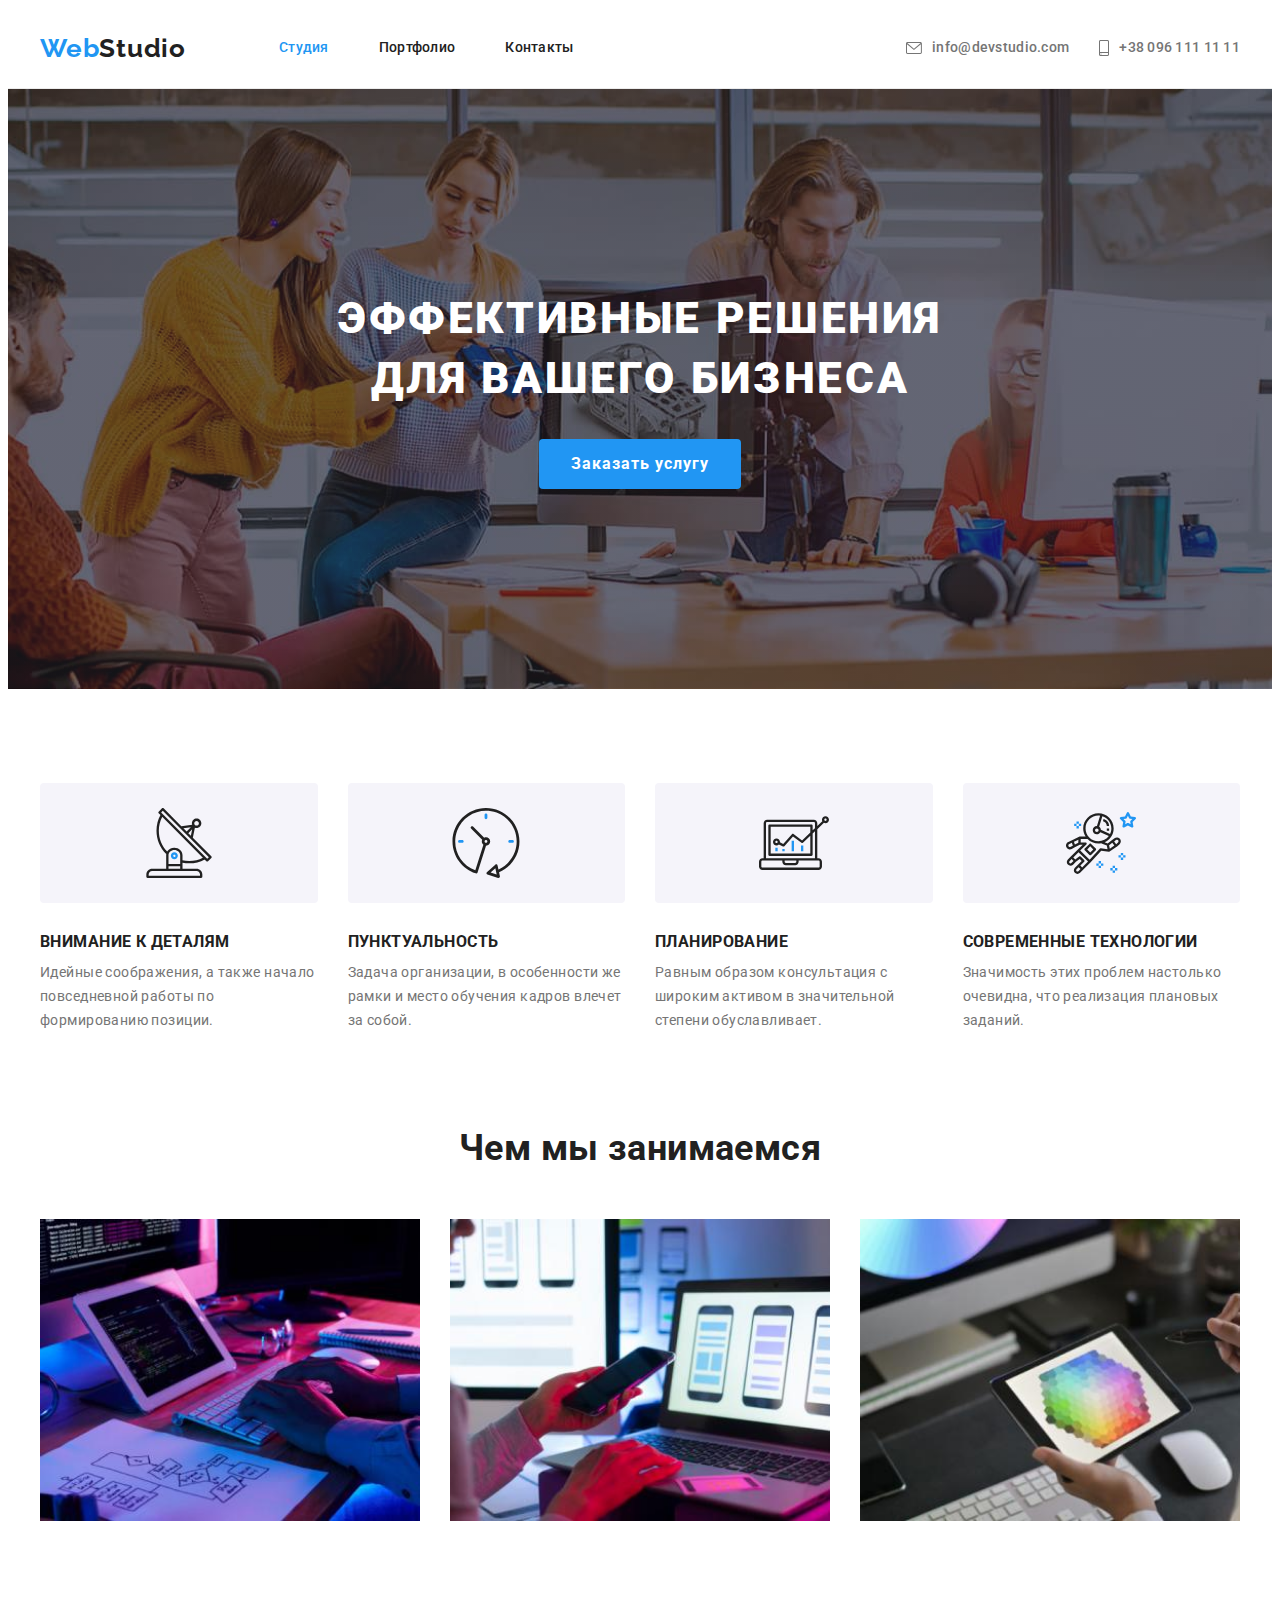
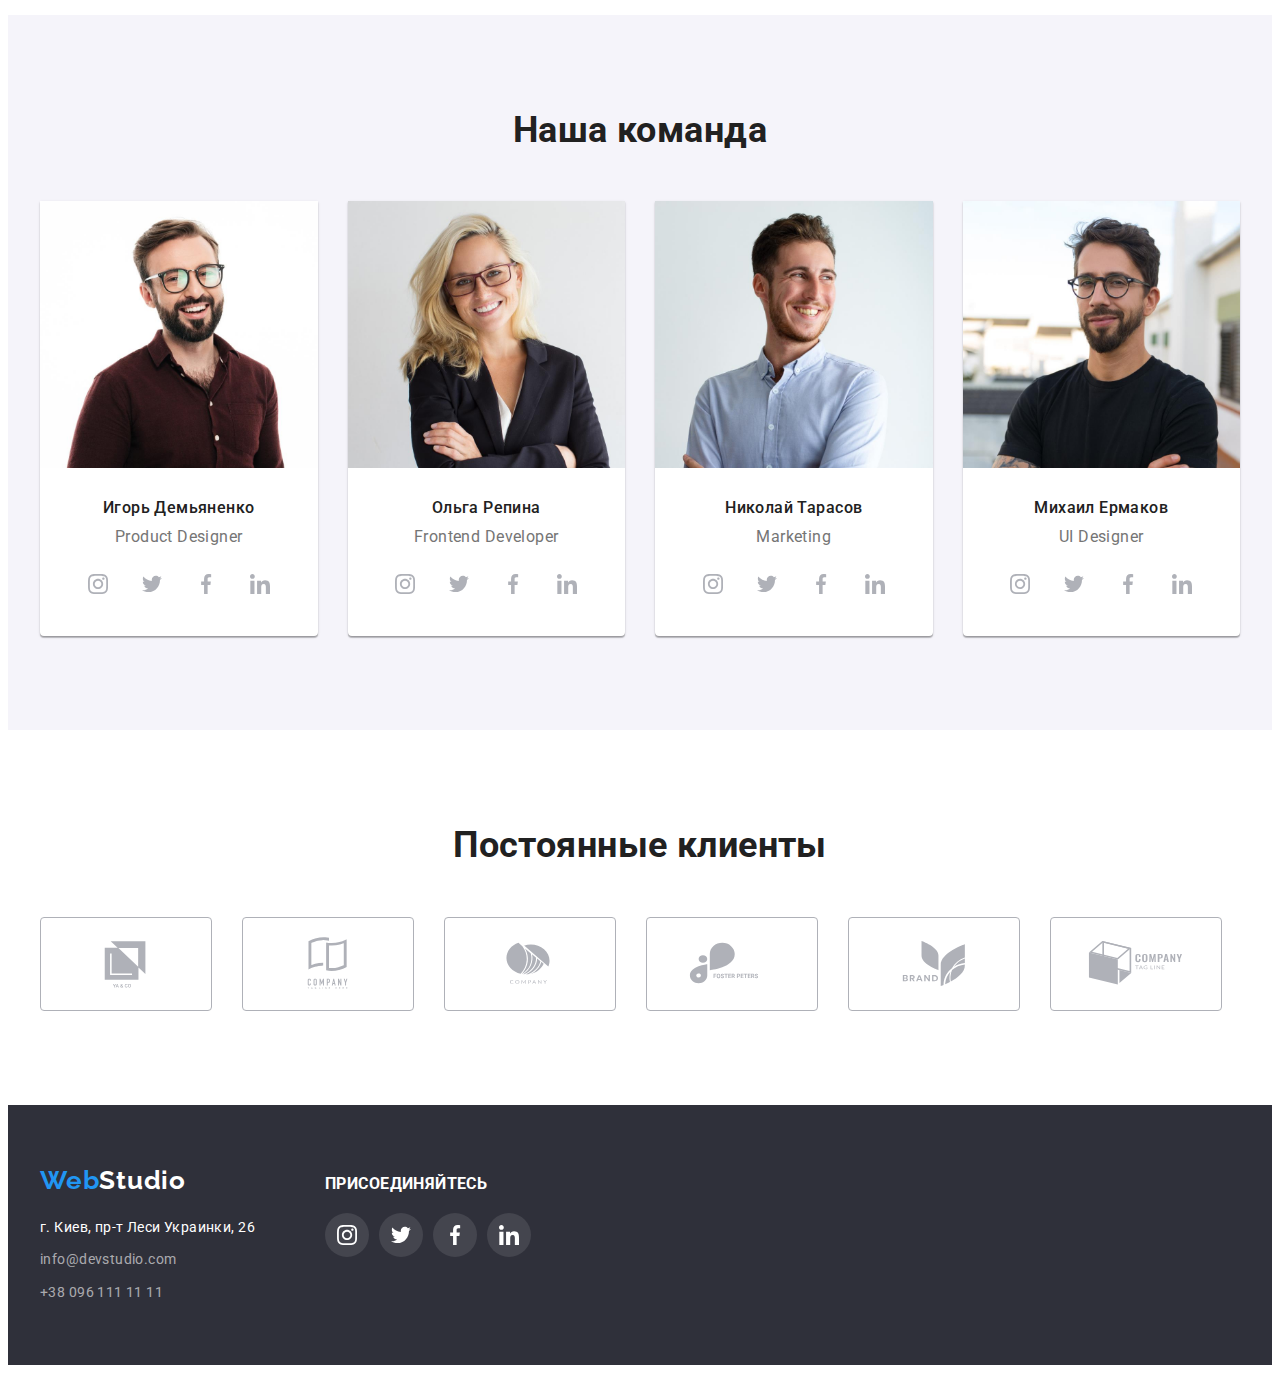
==== index.html @ 8242ce2f "start hw5" ====
<!DOCTYPE html>
<html lang="ru">
  <head>
    <meta charset="UTF-8" />
    <meta http-equiv="X-UA-Compatible" content="IE=edge" />
    <meta name="viewport" content="width=device-width, initial-scale=1.0" />
    <title>Студия</title>
    <link
      rel="stylesheet"
      href="https://cdnjs.cloudflare.com/ajax/libs/modern-normalize/1.1.0/modern-normalize.min.css"
      integrity="sha512-wpPYUAdjBVSE4KJnH1VR1HeZfpl1ub8YT/NKx4PuQ5NmX2tKuGu6U/JRp5y+Y8XG2tV+wKQpNHVUX03MfMFn9Q=="
      crossorigin="anonymous"
      referrerpolicy="no-referrer"
    />
    <link rel="preconnect" href="https://fonts.googleapis.com" />
    <link rel="preconnect" href="https://fonts.gstatic.com" crossorigin />
    <link
      href="https://fonts.googleapis.com/css2?family=Raleway:wght@700&family=Roboto:wght@400;500;700;900&display=swap"
      rel="stylesheet"
    />
    <link rel="stylesheet" href="./css/reset.css" />
    <link rel="stylesheet" href="./css/styles.css" />
  </head>
  <body>
    <!-- Header -->
    <header class="header">
      <div class="container header-container">
        <nav class="header-nav">
          <a class="link logo" href="./index.html" lang="en"
            >Web<span class="header-text-color">Studio</span></a
          >

          <ul class="list header-list">
            <li class="header-item">
              <a class="link header-link current" href="./index.html">Студия</a>
            </li>
            <li class="header-item">
              <a class="link header-link" href="./portfolio.html">Портфолио</a>
            </li>
            <li class="header-item">
              <a class="link header-link" href="">Контакты</a>
            </li>
          </ul>
        </nav>
        <ul class="list header-contacts">
          <li class="header-item">
            <a class="link header-link" href="mailto:info@devstudio.com">
              <svg class="header-item-icon" width="16" height="12">
                <use href="./images/icons.svg#icon-mail"></use>
              </svg>
              info@devstudio.com
            </a>
          </li>
          <li class="header-item">
            <a class="link header-link" href="tel:+380961111111">
              <svg class="header-item-icon" width="10" height="16">
                <use href="./images/icons.svg#icon-smartphone"></use>
              </svg>
              +38 096 111 11 11
            </a>
          </li>
        </ul>
      </div>
    </header>

    <!-- Main -->
    <main>
      <!-- Hero -->
      <section class="hero">
        <div class="container">
          <h1 class="hero-title">Эффективные решения для вашего бизнеса</h1>
          <button type="button" class="hero-btn">Заказать услугу</button>
        </div>
      </section>

      <!-- Features -->
      <section class="features section">
        <div class="container">
          <h2 class="visually-hidden">Особенности</h2>
          <ul class="list features-list card-set">
            <li class="features-item item">
              <div class="features-item-image">
                <svg class="features-icon" width="70" height="70">
                  <use href="./images/icons.svg#icon-antenna"></use>
                </svg>
              </div>
              <h3 class="title features-item-title">Внимание к деталям</h3>
              <p class="features-item-text">
                Идейные соображения, а также начало повседневной работы по
                формированию позиции.
              </p>
            </li>
            <li class="features-item item">
              <div class="features-item-image">
                <svg class="features-icon" width="70" height="70">
                  <use href="./images/icons.svg#icon-clock"></use>
                </svg>
              </div>
              <h3 class="title features-item-title">Пунктуальность</h3>
              <p class="features-item-text">
                Задача организации, в особенности же рамки и место обучения
                кадров влечет за собой.
              </p>
            </li>
            <li class="features-item item">
              <div class="features-item-image">
                <svg class="features-icon" width="70" height="70">
                  <use href="./images/icons.svg#icon-diagram"></use>
                </svg>
              </div>
              <h3 class="title features-item-title">Планирование</h3>
              <p class="features-item-text">
                Равным образом консультация с широким активом в значительной
                степени обуславливает.
              </p>
            </li>
            <li class="features-item item">
              <div class="features-item-image">
                <svg class="features-icon" width="70" height="70">
                  <use href="./images/icons.svg#icon-astronaut"></use>
                </svg>
              </div>
              <h3 class="title features-item-title">Современные технологии</h3>
              <p class="features-item-text">
                Значимость этих проблем настолько очевидна, что реализация
                плановых заданий.
              </p>
            </li>
          </ul>
        </div>
      </section>

      <!-- What we do -->
      <section class="wwd section">
        <div class="container">
          <h2 class="title section-title">Чем мы занимаемся</h2>
          <ul class="list wwd-list card-set">
            <li class="wwd-item item">
              <img
                src="./images/wwd-img1.jpg"
                alt="человек работает с компьютером"
                width="370"
                height="294"
              />
            </li>
            <li class="wwd-item item">
              <img
                src="./images/wwd-img2.jpg"
                alt="человек работает с ноутбуком"
                width="370"
                height="294"
              />
            </li>
            <li class="wwd-item item">
              <img
                src="./images/wwd-img3.jpg"
                alt="человек работает с планшетом"
                width="370"
                height="294"
              />
            </li>
          </ul>
        </div>
      </section>

      <!-- Team -->
      <section class="team section">
        <div class="container">
          <h2 class="title section-title">Наша команда</h2>
          <ul class="list team-list card-set">
            <li class="team-item item">
              <img
                src="./images/team-1.jpg"
                alt="мужчина с бородой, в очках, и коричневой ручашке "
                width="270"
                height="260"
                class="team-item-img"
              />
              <div class="team-item-content">
                <h3 class="title team-item-name">Игорь Демьяненко</h3>
                <p class="team-item-positions">Product Designer</p>
                <ul class="social-list list">
                  <li class="social-item">
                    <a
                      href=""
                      class="social-link"
                      target="_blank"
                      rel="noopener noreferrer nofollow"
                    >
                      <svg class="social-icon" width="20" height="20">
                        <use href="./images/icons.svg#icon-instagram"></use>
                      </svg>
                    </a>
                  </li>
                  <li class="social-item">
                    <a
                      href=""
                      class="social-link"
                      target="_blank"
                      rel="noopener noreferrer nofollow"
                    >
                      <svg class="social-icon" width="20" height="20">
                        <use href="./images/icons.svg#icon-twitter"></use>
                      </svg>
                    </a>
                  </li>
                  <li class="social-item">
                    <a
                      href=""
                      class="social-link"
                      target="_blank"
                      rel="noopener noreferrer nofollow"
                    >
                      <svg class="social-icon" width="20" height="20">
                        <use href="./images/icons.svg#icon-facebook"></use>
                      </svg>
                    </a>
                  </li>
                  <li class="social-item">
                    <a
                      href=""
                      class="social-link"
                      target="_blank"
                      rel="noopener noreferrer nofollow"
                    >
                      <svg class="social-icon" width="20" height="20">
                        <use href="./images/icons.svg#icon-linkedin"></use>
                      </svg>
                    </a>
                  </li>
                </ul>
              </div>
            </li>
            <li class="team-item item">
              <img
                src="./images/team-2.jpg"
                alt="женщина блондинка, в очках и пиджаке"
                width="270"
                height="260"
                class="team-item-img"
              />
              <div class="team-item-content">
                <h3 class="title team-item-name">Ольга Репина</h3>
                <p class="team-item-positions">Frontend Developer</p>
                <ul class="social-list list">
                  <li class="social-item">
                    <a
                      href=""
                      class="social-link"
                      target="_blank"
                      rel="noopener noreferrer nofollow"
                    >
                      <svg class="social-icon" width="20" height="20">
                        <use href="images/icons.svg#icon-instagram"></use>
                      </svg>
                    </a>
                  </li>
                  <li class="social-item">
                    <a
                      href=""
                      class="social-link"
                      target="_blank"
                      rel="noopener noreferrer nofollow"
                    >
                      <svg class="social-icon" width="20" height="20">
                        <use href="./images/icons.svg#icon-twitter"></use>
                      </svg>
                    </a>
                  </li>
                  <li class="social-item">
                    <a
                      href=""
                      class="social-link"
                      target="_blank"
                      rel="noopener noreferrer nofollow"
                    >
                      <svg class="social-icon" width="20" height="20">
                        <use href="./images/icons.svg#icon-facebook"></use>
                      </svg>
                    </a>
                  </li>
                  <li class="social-item">
                    <a
                      href=""
                      class="social-link"
                      target="_blank"
                      rel="noopener noreferrer nofollow"
                    >
                      <svg class="social-icon" width="20" height="20">
                        <use href="./images/icons.svg#icon-linkedin"></use>
                      </svg>
                    </a>
                  </li>
                </ul>
              </div>
            </li>
            <li class="team-item item">
              <img
                src="./images/team-3.jpg"
                alt="мужчина в серой рубашке"
                width="270"
                height="260"
                class="team-item-img"
              />
              <div class="team-item-content">
                <h3 class="title team-item-name">Николай Тарасов</h3>
                <p class="team-item-positions">Marketing</p>
                <ul class="social-list list">
                  <li class="social-item">
                    <a
                      href=""
                      class="social-link"
                      target="_blank"
                      rel="noopener noreferrer nofollow"
                    >
                      <svg class="social-icon" width="20" height="20">
                        <use href="images/icons.svg#icon-instagram"></use>
                      </svg>
                    </a>
                  </li>
                  <li class="social-item">
                    <a
                      href=""
                      class="social-link"
                      target="_blank"
                      rel="noopener noreferrer nofollow"
                    >
                      <svg class="social-icon" width="20" height="20">
                        <use href="./images/icons.svg#icon-twitter"></use>
                      </svg>
                    </a>
                  </li>
                  <li class="social-item">
                    <a
                      href=""
                      class="social-link"
                      target="_blank"
                      rel="noopener noreferrer nofollow"
                    >
                      <svg class="social-icon" width="20" height="20">
                        <use href="./images/icons.svg#icon-facebook"></use>
                      </svg>
                    </a>
                  </li>
                  <li class="social-item">
                    <a
                      href=""
                      class="social-link"
                      target="_blank"
                      rel="noopener noreferrer nofollow"
                    >
                      <svg class="social-icon" width="20" height="20">
                        <use href="./images/icons.svg#icon-linkedin"></use>
                      </svg>
                    </a>
                  </li>
                </ul>
              </div>
            </li>
            <li class="team-item item">
              <img
                src="./images/team-4.jpg"
                alt="мужчина в очках, с бородой, и в чёрной футболке"
                width="270"
                height="260"
                class="team-item-img"
              />
              <div class="team-item-content">
                <h3 class="title team-item-name">Михаил Ермаков</h3>
                <p class="team-item-positions">UI Designer</p>
                <ul class="social-list list">
                  <li class="social-item">
                    <a
                      href=""
                      class="social-link"
                      target="_blank"
                      rel="noopener noreferrer nofollow"
                    >
                      <svg class="social-icon" width="20" height="20">
                        <use href="images/icons.svg#icon-instagram"></use>
                      </svg>
                    </a>
                  </li>
                  <li class="social-item">
                    <a
                      href=""
                      class="social-link"
                      target="_blank"
                      rel="noopener noreferrer nofollow"
                    >
                      <svg class="social-icon" width="20" height="20">
                        <use href="./images/icons.svg#icon-twitter"></use>
                      </svg>
                    </a>
                  </li>
                  <li class="social-item">
                    <a
                      href=""
                      class="social-link"
                      target="_blank"
                      rel="noopener noreferrer nofollow"
                    >
                      <svg class="social-icon" width="20" height="20">
                        <use href="./images/icons.svg#icon-facebook"></use>
                      </svg>
                    </a>
                  </li>
                  <li class="social-item">
                    <a
                      href=""
                      class="social-link"
                      target="_blank"
                      rel="noopener noreferrer nofollow"
                    >
                      <svg class="social-icon" width="20" height="20">
                        <use href="./images/icons.svg#icon-linkedin"></use>
                      </svg>
                    </a>
                  </li>
                </ul>
              </div>
            </li>
          </ul>
        </div>
      </section>

      <!-- Regular Customers -->
      <section class="customers section">
        <div class="container">
          <h2 class="title section-title">Постоянные клиенты</h2>
          <ul class="list customer-list card-set">
            <li class="customer-list-item item">
              <a
                href=""
                class="customer-link"
                target="_blank"
                rel="noopener noreferrer nofollow"
              >
                <svg class="customer-logo" width="106" height="60">
                  <use href="./images/icons.svg#icon-Logo1"></use>
                </svg>
              </a>
            </li>
            <li class="customer-list-item item">
              <a
                href=""
                class="customer-link"
                target="_blank"
                rel="noopener noreferrer nofollow"
              >
                <svg class="customer-logo" width="106" height="60">
                  <use href="./images/icons.svg#icon-Logo2"></use>
                </svg>
              </a>
            </li>
            <li class="customer-list-item item">
              <a
                href=""
                class="customer-link"
                target="_blank"
                rel="noopener noreferrer nofollow"
              >
                <svg class="customer-logo" width="106" height="60">
                  <use href="./images/icons.svg#icon-Logo3"></use>
                </svg>
              </a>
            </li>
            <li class="customer-list-item item">
              <a
                href=""
                class="customer-link"
                target="_blank"
                rel="noopener noreferrer nofollow"
              >
                <svg class="customer-logo" width="106" height="60">
                  <use href="./images/icons.svg#icon-Logo4"></use>
                </svg>
              </a>
            </li>
            <li class="customer-list-item item">
              <a
                href=""
                class="customer-link"
                target="_blank"
                rel="noopener noreferrer nofollow"
              >
                <svg class="customer-logo" width="106" height="60">
                  <use href="./images/icons.svg#icon-Logo5"></use>
                </svg>
              </a>
            </li>
            <li class="customer-list-item item">
              <a
                href=""
                class="customer-link"
                target="_blank"
                rel="noopener noreferrer nofollow"
              >
                <svg class="customer-logo" width="106" height="60">
                  <use href="./images/icons.svg#icon-Logo6"></use>
                </svg>
              </a>
            </li>
          </ul>
        </div>
      </section>
    </main>

    <!-- Footer -->
    <footer class="footer">
      <div class="container footer-box">
        <div class="footer-adress-box">
          <a class="link logo" href="./index.html" lang="en"
            >Web<span class="footer-text-color">Studio</span></a
          >
          <address>
            <ul class="list footer-list">
              <li class="footer-item">
                <a
                  class="link footer-link"
                  href="https://goo.gl/maps/KEkJxdMfcDKJunuC6"
                  target="_blank"
                  rel="noopener noreferrer nofollow"
                  >г. Киев, пр-т Леси Украинки, 26</a
                >
              </li>
              <li class="footer-item">
                <a class="link footer-link" href="mailto:info@devstudio.com"
                  >info@devstudio.com</a
                >
              </li>
              <li class="footer-item">
                <a class="link footer-link" href="tel:+380961111111"
                  >+38 096 111 11 11</a
                >
              </li>
            </ul>
          </address>
        </div>
        <div class="footer-social">
          <h3 class="footer-link-title">присоединяйтесь</h3>
          <ul class="list social-list">
            <li class="social-item">
              <a
                href=""
                class="social-link"
                target="_blank"
                rel="noopener noreferrer nofollow"
              >
                <svg class="social-icon" width="20" height="20">
                  <use href="./images/icons.svg#icon-instagram"></use>
                </svg>
              </a>
            </li>
            <li class="social-item">
              <a
                href=""
                class="social-link"
                target="_blank"
                rel="noopener noreferrer nofollow"
              >
                <svg class="social-icon" width="20" height="20">
                  <use href="./images/icons.svg#icon-twitter"></use>
                </svg>
              </a>
            </li>
            <li class="social-item">
              <a
                href=""
                class="social-link"
                target="_blank"
                rel="noopener noreferrer nofollow"
              >
                <svg class="social-icon" width="20" height="20">
                  <use href="./images/icons.svg#icon-facebook"></use>
                </svg>
              </a>
            </li>
            <li class="social-item">
              <a
                href=""
                class="social-link"
                target="_blank"
                rel="noopener noreferrer nofollow"
              >
                <svg class="social-icon" width="20" height="20">
                  <use href="./images/icons.svg#icon-linkedin"></use>
                </svg>
              </a>
            </li>
          </ul>
        </div>
      </div>
    </footer>
  </body>
</html>
---- css/styles.css ----
:root {
  --main-text-color: #757575;
  --second-text-color: #212121;
  --accent-color: #2196f3;
  --btn-text-color: #ffffff;
  --first-background-color: #2f303a;
  --second-background-color: #f5f4fa;
  --btn-hover-color: #188ce8;
  --link-color: rgba(255, 255, 255, 0.6);
  --border-card-color: #eeeeee;
  --header-border-color: #ececec;
  --hero-gradient-color: rgba(47, 48, 58, 0.4);
  --icon-fill-color: #afb1b8;
  --footer-social-bg-color: rgba(255, 255, 255, 0.1);
}

body {
  font-family: "Roboto", sans-serif;
  color: var(--main-text-color);
  font-size: 14px;
  line-height: 1.71;
  letter-spacing: 0.03em;
}

address {
  font-style: normal;
}

.title {
  color: var(--second-text-color);
}

.list {
  list-style: none;
}

.link {
  text-decoration: none;
  color: inherit;
}

.visually-hidden {
  position: absolute;
  width: 1px;
  height: 1px;
  margin: -1px;
  padding: 0;
  overflow: hidden;
  border: 0;
  clip: rect(0 0 0 0);
}

.container {
  width: 1200px;
  padding: 0 15px;
  margin: 0 auto;
}

.section {
  padding-top: 94px;
  padding-bottom: 94px;
}

/* ----- Card-Set ------ */

.card-set {
  display: flex;
  flex-wrap: wrap;
  margin-left: -30px;
  margin-top: -30px;
}

.item {
  margin-left: 30px;
  margin-top: 30px;
}

/* ----- Social-list/item/link/icon -----*/

.social-list {
  display: flex;
  justify-content: center;
}

.social-item:not(:last-child) {
  margin-right: 10px;
}

.social-link {
  width: 44px;
  height: 44px;
  background-color: var(--btn-text-color);
  display: flex;
  justify-content: center;
  align-items: center;
  border-radius: 50%;
  color: var(--icon-fill-color);
}

.social-icon {
  fill: currentColor;
}

/* ----- Header -----*/

.header {
  border-bottom: 1px solid var(--header-border-color);
}

.logo {
  font-family: "Raleway", sans-serif;
  font-weight: 700;
  font-size: 26px;
  line-height: 1.19;
  letter-spacing: 0.03em;
  color: var(--accent-color);
}

.header-container,
.header-list,
.header-contacts,
.header-nav {
  display: flex;
  align-items: center;
  flex-wrap: wrap;
}

.header-nav > .logo {
  margin-right: 93px;
}

.header-item:not(:last-child) {
  margin-right: 50px;
}

.header-contacts {
  margin-left: auto;
}

.header-contacts > .header-item:first-child {
  margin-right: 30px;
}

.header-text-color {
  color: var(--second-text-color);
}

/* --------------------------- */

.header-list {
  color: var(--second-text-color);
}

.header-link {
  font-weight: 500;
  line-height: 1.14;
  display: flex;
  align-items: center;
  letter-spacing: 0.02em;
  padding-top: 32px;
  padding-bottom: 32px;
}

.header-link:hover,
.header-link:focus,
.current {
  color: var(--accent-color);
}

.header-item-icon {
  margin-right: 10px;
  fill: currentColor;
}

/* ----- Hero ------ */

.hero {
  background-color: var(--first-background-color);
  background-image: linear-gradient(
      var(--hero-gradient-color),
      var(--hero-gradient-color)
    ),
    url(../images/hero-bg.jpg);
  background-repeat: no-repeat;
  background-position: center;
  background-size: cover, auto;

  text-align: center;
  padding-top: 200px;
  padding-bottom: 200px;
}

.hero-title {
  font-weight: 900;
  font-size: 44px;
  line-height: 1.36;
  text-align: center;
  letter-spacing: 0.06em;
  text-transform: uppercase;
  color: var(--btn-text-color);
  margin-bottom: 30px;
  max-width: 696px;
  margin-left: auto;
  margin-right: auto;
}

.hero-btn {
  font-family: inherit;
  background: var(--accent-color);
  border-radius: 4px;
  cursor: pointer;
  font-weight: 700;
  font-size: 16px;
  line-height: 1.87;
  text-align: center;
  letter-spacing: 0.06em;
  color: var(--btn-text-color);
  padding: 10px 32px;
  border: none;
}

.hero-btn:focus,
.hero-btn:hover {
  background: var(--btn-hover-color);
  box-shadow: 0px 4px 4px rgba(0, 0, 0, 0.15);
}

/* ----- Features ----- */

.features {
  padding-bottom: 0;
}

.features-item-image {
  display: flex;
  justify-content: center;
  align-items: center;
  height: 120px;
  background-color: var(--second-background-color);
  border-radius: 4px;
  margin-bottom: 30px;
}

.features-item {
  flex-basis: calc(100% / 4 - 30px);
}

.features-item-title {
  font-weight: 700;
  line-height: 1.14;
  text-transform: uppercase;
  margin-bottom: 10px;
}

/* ----- What we do ----- */

.section-title {
  font-weight: 700;
  font-size: 36px;
  line-height: 1.17;
  text-align: center;
  margin-bottom: 50px;
}

.wwd-item {
  flex-basis: calc(100% / 3 - 30px);
}

/* ----- Team ----- */

.team {
  background-color: var(--second-background-color);
}

.team-item {
  background: var(--btn-text-color);
  box-shadow: 0px 1px 3px rgba(0, 0, 0, 0.12), 0px 1px 1px rgba(0, 0, 0, 0.14),
    0px 2px 1px rgba(0, 0, 0, 0.2);
  border-radius: 0px 0px 4px 4px;

  flex-basis: calc(100% / 4 - 30px);
}

.team-item-content {
  padding: 30px 32px;
}

.team-item-name,
.team-item-positions {
  font-size: 16px;
  line-height: 1.19;
  text-align: center;
}

.team-item-name {
  font-weight: 500;
  margin-bottom: 10px;
}

.team-item-positions {
  margin-bottom: 16px;
}

.team .social-link:hover,
.team .social-link:focus {
  background-color: var(--accent-color);
  color: var(--btn-text-color);
}

/* ----- Regular Customers ------ */

.customer-link {
  width: 170px;
  height: 92px;
  display: flex;
  justify-content: center;
  align-items: center;
  border: 1px solid var(--icon-fill-color);
  border-radius: 4px;
  color: var(--icon-fill-color);
}

.customer-link:hover,
.customer-link:focus {
  color: var(--accent-color);
  border-color: var(--accent-color);
}

.customer-logo {
  fill: currentColor;
}

/* ----- Footer ----- */

.footer {
  background-color: var(--first-background-color);
  padding-top: 60px;
  padding-bottom: 60px;
}

.footer-text-color {
  color: var(--btn-text-color);
}

.footer-box {
  display: flex;
  align-items: baseline;
}

.footer .logo {
  display: inline-block;
  margin-bottom: 20px;
}

.footer-item:not(:last-child) {
  margin-bottom: 9px;
  margin-right: 70px;
}

.footer-link[target="_blank"] {
  color: var(--btn-text-color);
}

.footer-link {
  color: var(--link-color);
}

.footer-link:hover,
.footer-link:focus {
  color: var(--accent-color);
}

.footer-link-title {
  font-weight: 700;
  line-height: 1.14;
  text-transform: uppercase;
  margin-bottom: 20px;

  color: var(--btn-text-color);
}

.footer .social-link {
  background-color: var(--footer-social-bg-color);
}

.footer .social-link:hover,
.footer .social-link:focus {
  background-color: var(--accent-color);
}

.footer .social-icon {
  fill: var(--btn-text-color);
}

/* ----- Portfolio ----- */

.projects {
  padding-top: 82px;
  padding-bottom: 126px;
}

.projects-btn-list {
  display: flex;
  justify-content: center;
}

.projects-btn-list {
  margin-bottom: 50px;
}

.projects-list-item:not(:last-child) {
  margin-right: 8px;
}

.projects-btn {
  font-family: inherit;
  font-weight: 500;
  font-size: 16px;
  line-height: 1.62;
  text-align: center;
  letter-spacing: 0.03em;
  color: var(--second-text-color);
  background: var(--second-background-color);
  border-radius: 4px;
  cursor: pointer;
  border-color: transparent;
  padding: 6px 22px;
}

.projects-btn:focus,
.projects-btn:hover,
.active {
  color: var(--btn-text-color);
  background: var(--accent-color);
  box-shadow: 0px 3px 1px rgba(0, 0, 0, 0.1), 0px 1px 2px rgba(0, 0, 0, 0.08),
    0px 2px 2px rgba(0, 0, 0, 0.12);
}

.projects-link-item {
  flex-basis: calc(100% / 3 - 30px);
}

.projects-link-list .link {
  display: flex;
  flex-direction: column;
}

.projects-link-list .link:hover,
.projects-link-list .link:focus {
  box-shadow: 0px 1px 1px rgba(0, 0, 0, 0.12), 0px 4px 4px rgba(0, 0, 0, 0.06),
    1px 4px 6px rgba(0, 0, 0, 0.16);
}

.projects-list-title {
  font-weight: 700;
  font-size: 18px;
  line-height: 2;
  letter-spacing: 0.06em;
  margin-bottom: 4px;
}

.projects-list-text {
  font-size: 16px;
  line-height: 1.87;
}

.projects-card-footer {
  background: var(--btn-text-color);
  border: 1px solid var(--border-card-color);
  padding: 20px 24px;
}
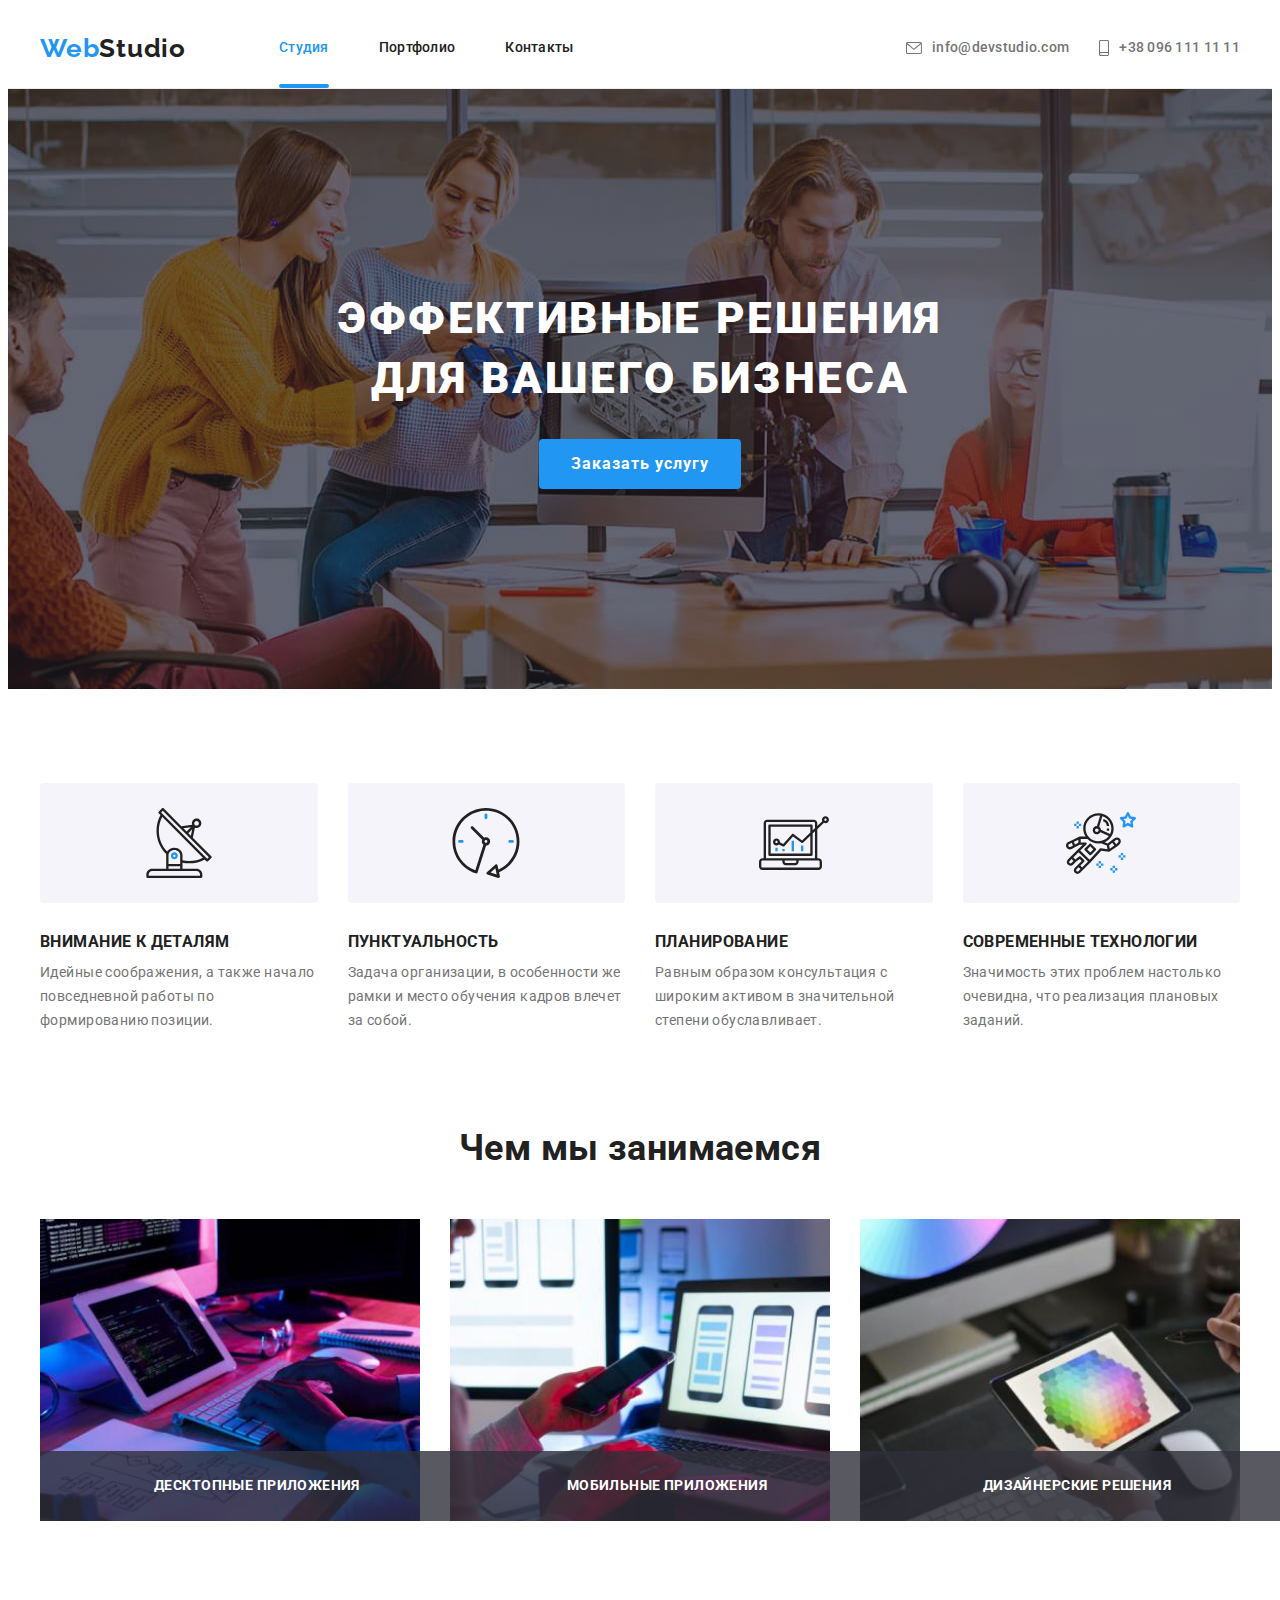
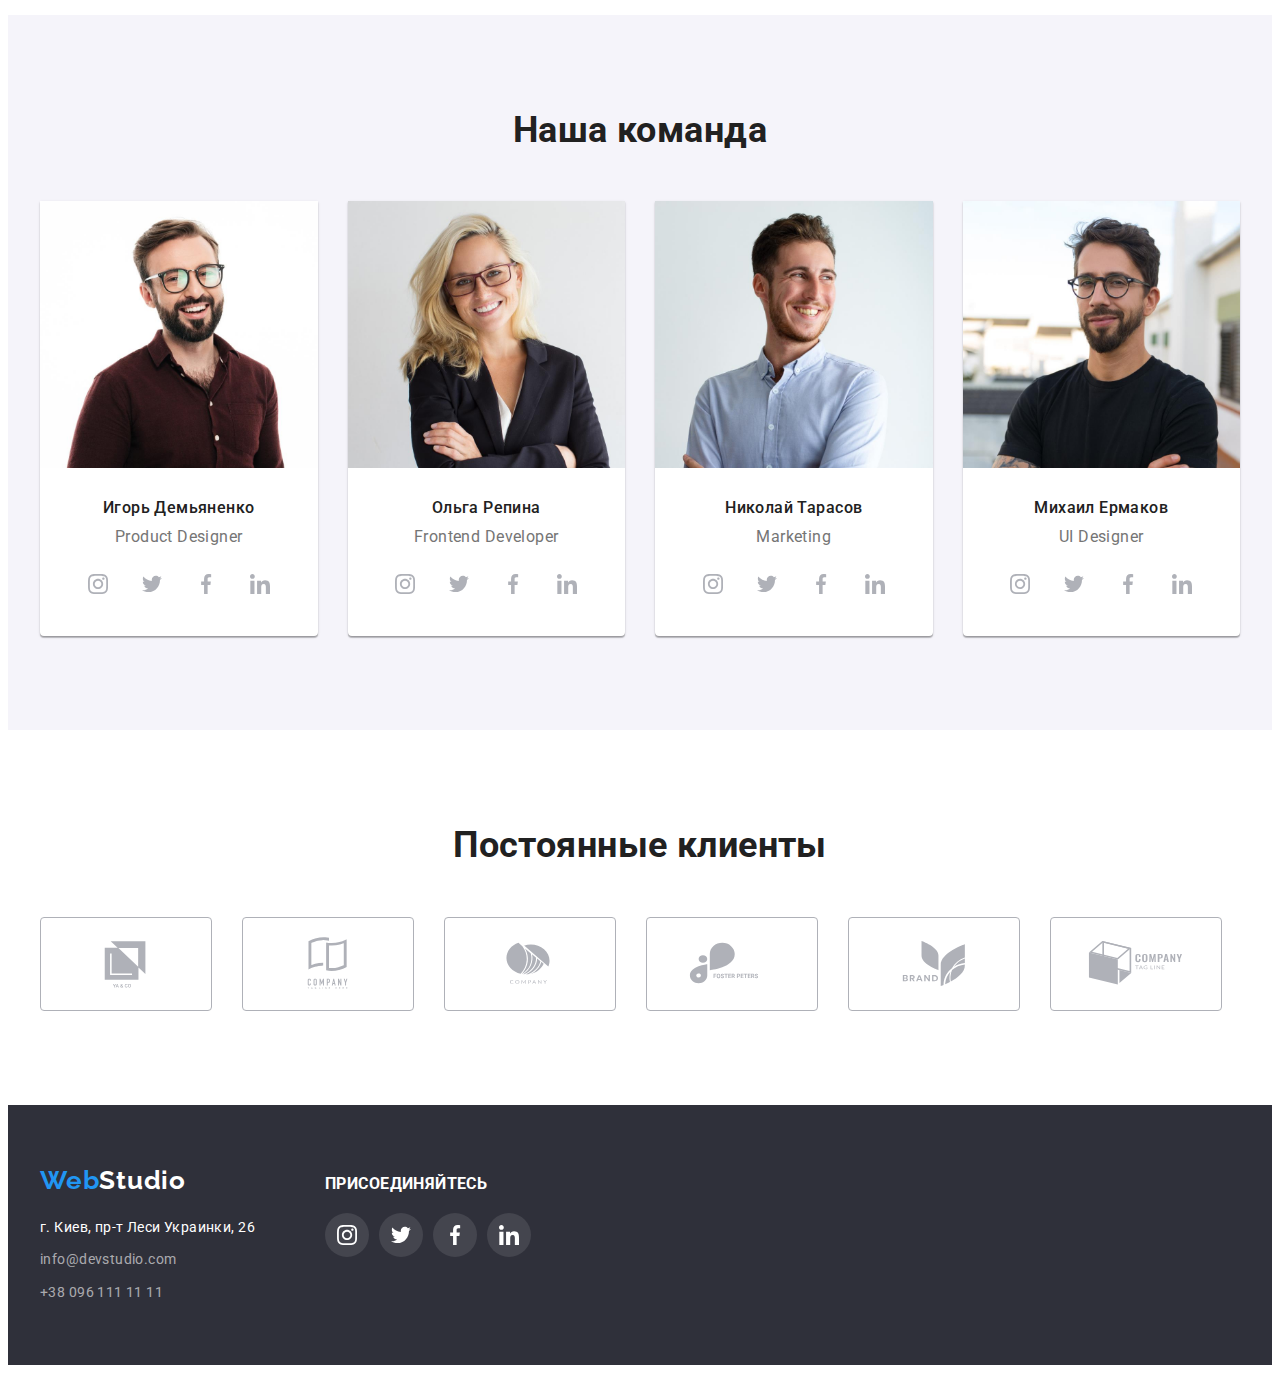
==== commit 41c785ea: "add wwd text" ====
--- a/index.html
+++ b/index.html
@@ -142,6 +142,7 @@
                 width="370"
                 height="294"
               />
+              <p class="wwd-item-text">Десктопные приложения</p>
             </li>
             <li class="wwd-item item">
               <img
@@ -150,6 +151,7 @@
                 width="370"
                 height="294"
               />
+              <p class="wwd-item-text">Мобильные приложения</p>
             </li>
             <li class="wwd-item item">
               <img
@@ -158,6 +160,7 @@
                 width="370"
                 height="294"
               />
+              <p class="wwd-item-text">Дизайнерские решения</p>
             </li>
           </ul>
         </div>
--- a/css/styles.css
+++ b/css/styles.css
@@ -5,6 +5,7 @@
   --btn-text-color: #ffffff;
   --first-background-color: #2f303a;
   --second-background-color: #f5f4fa;
+  --wwd-text-background-color: rgba(47, 48, 58, 0.8);
   --btn-hover-color: #188ce8;
   --link-color: rgba(255, 255, 255, 0.6);
   --border-card-color: #eeeeee;
@@ -12,6 +13,7 @@
   --hero-gradient-color: rgba(47, 48, 58, 0.4);
   --icon-fill-color: #afb1b8;
   --footer-social-bg-color: rgba(255, 255, 255, 0.1);
+  --cubic: cubic-bezier(0.4, 0, 0.2, 1);
 }
 
 body {
@@ -159,12 +161,28 @@
   letter-spacing: 0.02em;
   padding-top: 32px;
   padding-bottom: 32px;
+  transition: color 250ms var(--cubic);
 }
 
 .header-link:hover,
 .header-link:focus,
 .current {
   color: var(--accent-color);
+}
+
+.current {
+  position: relative;
+}
+
+.current::after {
+  content: "";
+  width: 100%;
+  height: 4px;
+  background-color: var(--accent-color);
+  border-radius: 2px;
+  position: absolute;
+  left: 0;
+  bottom: 0;
 }
 
 .header-item-icon {
@@ -217,6 +235,7 @@
   color: var(--btn-text-color);
   padding: 10px 32px;
   border: none;
+  transition: background 250ms var(--cubic), box-shadow 250ms var(--cubic);
 }
 
 .hero-btn:focus,
@@ -263,7 +282,29 @@
 }
 
 .wwd-item {
+  position: relative;
+
   flex-basis: calc(100% / 3 - 30px);
+}
+
+.wwd-item-text {
+  position: absolute;
+  bottom: 0;
+  left: 0;
+
+  width: 100%;
+
+  display: flex;
+  justify-content: center;
+  align-items: center;
+  padding: 27px;
+
+  font-weight: 700;
+  line-height: 1.14;
+  text-align: center;
+  text-transform: uppercase;
+  color: var(--btn-text-color);
+  background-color: var(--wwd-text-background-color);
 }
 
 /* ----- Team ----- */
@@ -301,6 +342,10 @@
   margin-bottom: 16px;
 }
 
+.team .social-link {
+  transition: background-color 250ms var(--cubic), color 250ms var(--cubic);
+}
+
 .team .social-link:hover,
 .team .social-link:focus {
   background-color: var(--accent-color);
@@ -318,6 +363,7 @@
   border: 1px solid var(--icon-fill-color);
   border-radius: 4px;
   color: var(--icon-fill-color);
+  transition: color 250ms var(--cubic), border-color 250ms var(--cubic);
 }
 
 .customer-link:hover,
@@ -363,6 +409,7 @@
 
 .footer-link {
   color: var(--link-color);
+  transition: color 250ms var(--cubic);
 }
 
 .footer-link:hover,
@@ -381,6 +428,7 @@
 
 .footer .social-link {
   background-color: var(--footer-social-bg-color);
+  transition: background-color 250ms cubic-bezier(0.4, 0, 0.2, 1);
 }
 
 .footer .social-link:hover,
@@ -425,6 +473,9 @@
   cursor: pointer;
   border-color: transparent;
   padding: 6px 22px;
+
+  transition: color 250ms var(--cubic), background 250ms var(--cubic),
+    box-shadow 250ms var(--cubic);
 }
 
 .projects-btn:focus,
@@ -443,6 +494,7 @@
 .projects-link-list .link {
   display: flex;
   flex-direction: column;
+  transition: box-shadow 250ms var(--cubic);
 }
 
 .projects-link-list .link:hover,
